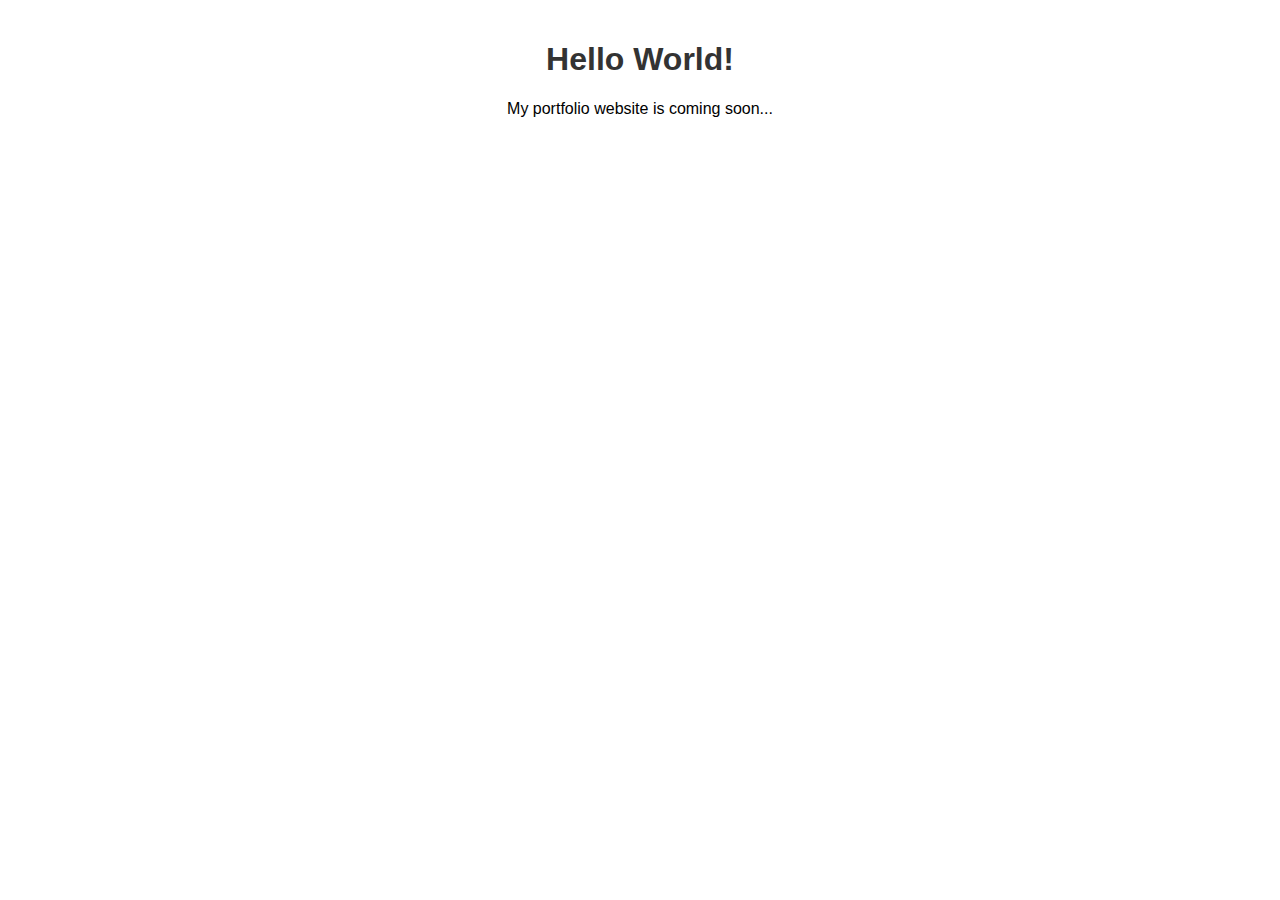
==== index.html @ a0a4be15 "website test1" ====
<!DOCTYPE html>
<html lang="en">
<head>
    <meta charset="UTF-8">
    <meta name="viewport" content="width=device-width, initial-scale=1.0">
    <title>Mark Zbarsky - Portfolio</title>
    <link rel="stylesheet" href="css/styles.css">
    <link rel="stylesheet" href="css/media-queries.css">
</head>
<body>
    <h1>Hello World!</h1>
    <p>My portfolio website is coming soon...</p>
    
    <script src="js/script.js"></script>
</body>
</html>
---- css/styles.css ----
body {
    font-family: Arial, sans-serif;
    margin: 0;
    padding: 20px;
    text-align: center;
}

h1 {
    color: #333;
}
---- css/media-queries.css ----
/* This handles responsive design for different screen sizes */
@media screen and (max-width: 768px) {
    body {
        padding: 10px;
    }
}
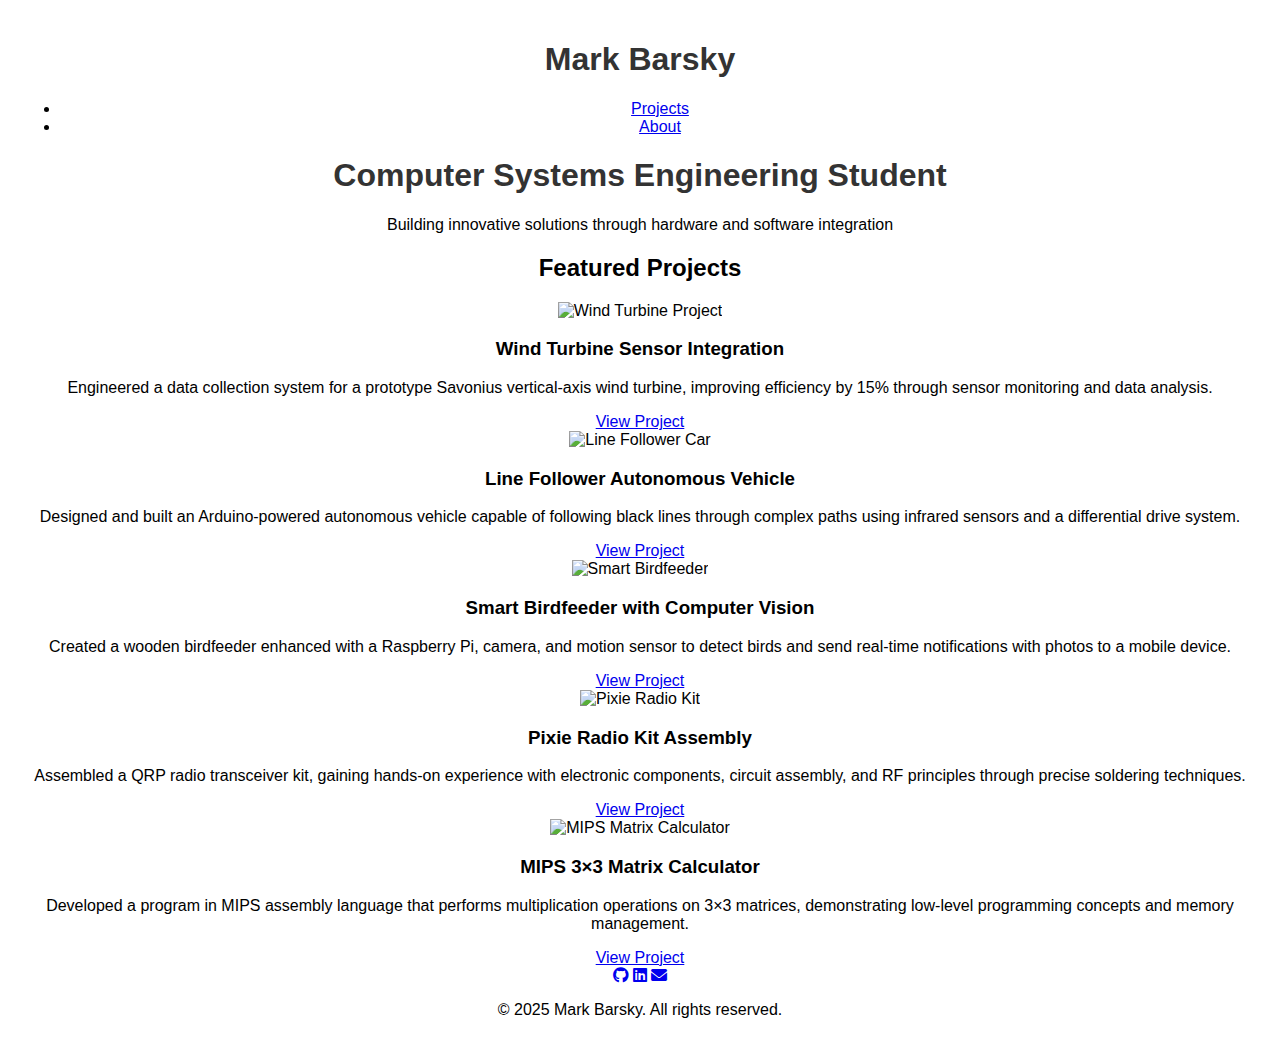
==== commit dcd8db9d: "Update index.html" ====
--- a/index.html
+++ b/index.html
@@ -3,14 +3,111 @@
 <head>
     <meta charset="UTF-8">
     <meta name="viewport" content="width=device-width, initial-scale=1.0">
-    <title>Mark Zbarsky - Portfolio</title>
+    <title>Mark Barsky | Portfolio</title>
     <link rel="stylesheet" href="css/styles.css">
     <link rel="stylesheet" href="css/media-queries.css">
+    <script src="js/script.js" defer></script>
+    <link rel="stylesheet" href="https://cdnjs.cloudflare.com/ajax/libs/font-awesome/6.0.0/css/all.min.css">
 </head>
 <body>
-    <h1>Hello World!</h1>
-    <p>My portfolio website is coming soon...</p>
-    
-    <script src="js/script.js"></script>
+    <header>
+        <div class="container">
+            <h1 class="logo">Mark Barsky</h1>
+            <nav>
+                <ul class="nav-links">
+                    <li><a href="index.html" class="active">Projects</a></li>
+                    <li><a href="about.html">About</a></li>
+                </ul>
+                <div class="hamburger">
+                    <div class="line"></div>
+                    <div class="line"></div>
+                    <div class="line"></div>
+                </div>
+            </nav>
+        </div>
+    </header>
+
+    <section class="hero">
+        <div class="container">
+            <h1>Computer Systems Engineering Student</h1>
+            <p>Building innovative solutions through hardware and software integration</p>
+        </div>
+    </section>
+
+    <main>
+        <section class="projects">
+            <div class="container">
+                <h2>Featured Projects</h2>
+                
+                <div class="project-card">
+                    <div class="project-image">
+                        <img src="images/wind_turbine_main.jpg" alt="Wind Turbine Project">
+                    </div>
+                    <div class="project-info">
+                        <h3>Wind Turbine Sensor Integration</h3>
+                        <p>Engineered a data collection system for a prototype Savonius vertical-axis wind turbine, improving efficiency by 15% through sensor monitoring and data analysis.</p>
+                        <a href="projects/wind-turbine.html" class="btn">View Project</a>
+                    </div>
+                </div>
+
+                <div class="project-card">
+                    <div class="project-image">
+                        <img src="images/line_follower_main.jpg" alt="Line Follower Car">
+                    </div>
+                    <div class="project-info">
+                        <h3>Line Follower Autonomous Vehicle</h3>
+                        <p>Designed and built an Arduino-powered autonomous vehicle capable of following black lines through complex paths using infrared sensors and a differential drive system.</p>
+                        <a href="projects/line-follower.html" class="btn">View Project</a>
+                    </div>
+                </div>
+
+                <div class="project-card">
+                    <div class="project-image">
+                        <img src="images/birdfeeder_main.jpg" alt="Smart Birdfeeder">
+                    </div>
+                    <div class="project-info">
+                        <h3>Smart Birdfeeder with Computer Vision</h3>
+                        <p>Created a wooden birdfeeder enhanced with a Raspberry Pi, camera, and motion sensor to detect birds and send real-time notifications with photos to a mobile device.</p>
+                        <a href="projects/smart-birdfeeder.html" class="btn">View Project</a>
+                    </div>
+                </div>
+
+                <div class="project-card">
+                    <div class="project-image">
+                        <img src="images/radio_kit_main.jpg" alt="Pixie Radio Kit">
+                    </div>
+                    <div class="project-info">
+                        <h3>Pixie Radio Kit Assembly</h3>
+                        <p>Assembled a QRP radio transceiver kit, gaining hands-on experience with electronic components, circuit assembly, and RF principles through precise soldering techniques.</p>
+                        <a href="projects/pixie-radio.html" class="btn">View Project</a>
+                    </div>
+                </div>
+
+                <div class="project-card">
+                    <div class="project-image">
+                        <img src="images/mips_calculator_main.jpg" alt="MIPS Matrix Calculator">
+                    </div>
+                    <div class="project-info">
+                        <h3>MIPS 3×3 Matrix Calculator</h3>
+                        <p>Developed a program in MIPS assembly language that performs multiplication operations on 3×3 matrices, demonstrating low-level programming concepts and memory management.</p>
+                        <a href="projects/mips-calculator.html" class="btn">View Project</a>
+                    </div>
+                </div>
+            </div>
+        </section>
+    </main>
+
+    <footer>
+        <div class="container">
+            <div class="footer-content">
+                <div class="social-links">
+                    <a href="https://github.com/yourusername" target="_blank"><i class="fab fa-github"></i></a>
+                    <a href="https://linkedin.com/in/yourusername" target="_blank"><i class="fab fa-linkedin"></i></a>
+                    <a href="mailto:your.email@example.com"><i class="fas fa-envelope"></i></a>
+                </div>
+                <p>&copy; 2025 Mark Barsky. All rights reserved.</p>
+            </div>
+        </div>
+    </footer>
 </body>
-</html>+</html>
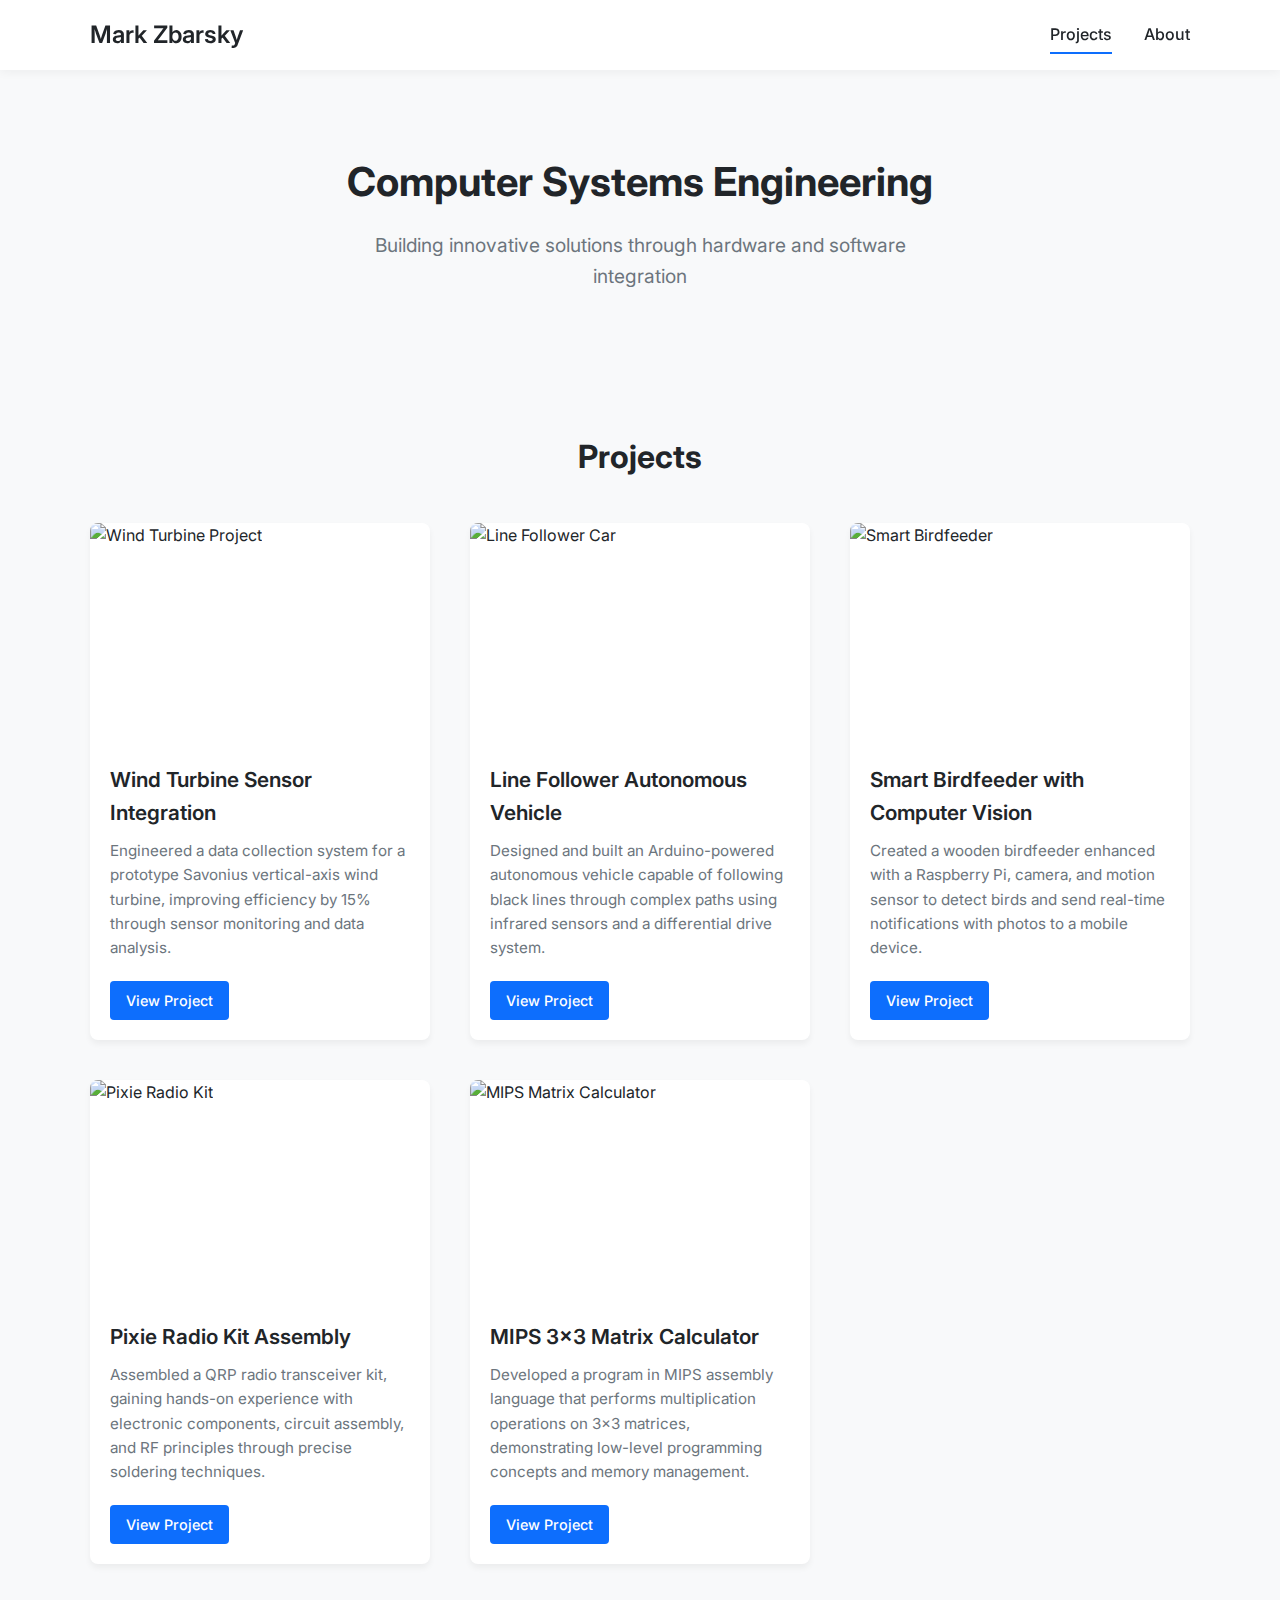
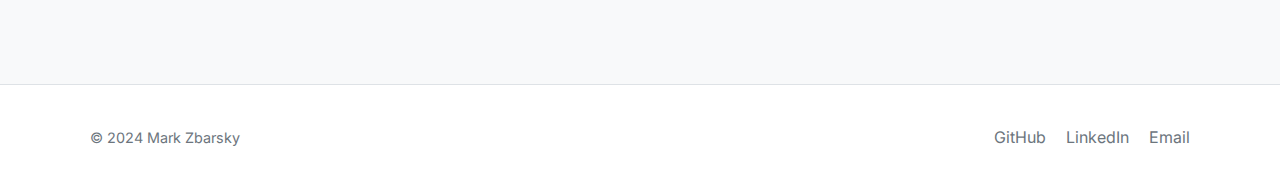
==== commit 6baa27b6: "update" ====
--- a/index.html
+++ b/index.html
@@ -3,94 +3,96 @@
 <head>
     <meta charset="UTF-8">
     <meta name="viewport" content="width=device-width, initial-scale=1.0">
-    <title>Mark Barsky | Portfolio</title>
+    <title>Mark Zbarsky | Portfolio</title>
     <link rel="stylesheet" href="css/styles.css">
     <link rel="stylesheet" href="css/media-queries.css">
+    <link rel="preconnect" href="https://fonts.googleapis.com">
+    <link rel="preconnect" href="https://fonts.gstatic.com" crossorigin>
+    <link href="https://fonts.googleapis.com/css2?family=Inter:wght@300;400;500;600;700&display=swap" rel="stylesheet">
     <script src="js/script.js" defer></script>
-    <link rel="stylesheet" href="https://cdnjs.cloudflare.com/ajax/libs/font-awesome/6.0.0/css/all.min.css">
 </head>
 <body>
-    <header>
+    <nav class="navbar">
         <div class="container">
-            <h1 class="logo">Mark Barsky</h1>
-            <nav>
-                <ul class="nav-links">
-                    <li><a href="index.html" class="active">Projects</a></li>
-                    <li><a href="about.html">About</a></li>
-                </ul>
-                <div class="hamburger">
-                    <div class="line"></div>
-                    <div class="line"></div>
-                    <div class="line"></div>
-                </div>
-            </nav>
+            <a href="index.html" class="logo">Mark Zbarsky</a>
+            <ul class="nav-links">
+                <li><a href="index.html" class="active">Projects</a></li>
+                <li><a href="about.html">About</a></li>
+            </ul>
+            <div class="hamburger">
+                <span></span>
+                <span></span>
+                <span></span>
+            </div>
+        </div>
+    </nav>
+
+    <header class="header">
+        <div class="container">
+            <h1>Computer Systems Engineering</h1>
+            <p>Building innovative solutions through hardware and software integration</p>
         </div>
     </header>
-
-    <section class="hero">
-        <div class="container">
-            <h1>Computer Systems Engineering Student</h1>
-            <p>Building innovative solutions through hardware and software integration</p>
-        </div>
-    </section>
 
     <main>
         <section class="projects">
             <div class="container">
-                <h2>Featured Projects</h2>
+                <h2>Projects</h2>
                 
-                <div class="project-card">
-                    <div class="project-image">
-                        <img src="images/wind_turbine_main.jpg" alt="Wind Turbine Project">
+                <div class="project-grid">
+                    <div class="project-card">
+                        <div class="project-image">
+                            <img src="images/wind_turbine_main.jpg" alt="Wind Turbine Project">
+                        </div>
+                        <div class="project-content">
+                            <h3>Wind Turbine Sensor Integration</h3>
+                            <p>Engineered a data collection system for a prototype Savonius vertical-axis wind turbine, improving efficiency by 15% through sensor monitoring and data analysis.</p>
+                            <a href="projects/wind-turbine.html" class="btn">View Project</a>
+                        </div>
                     </div>
-                    <div class="project-info">
-                        <h3>Wind Turbine Sensor Integration</h3>
-                        <p>Engineered a data collection system for a prototype Savonius vertical-axis wind turbine, improving efficiency by 15% through sensor monitoring and data analysis.</p>
-                        <a href="projects/wind-turbine.html" class="btn">View Project</a>
+
+                    <div class="project-card">
+                        <div class="project-image">
+                            <img src="images/line_follower_main.jpg" alt="Line Follower Car">
+                        </div>
+                        <div class="project-content">
+                            <h3>Line Follower Autonomous Vehicle</h3>
+                            <p>Designed and built an Arduino-powered autonomous vehicle capable of following black lines through complex paths using infrared sensors and a differential drive system.</p>
+                            <a href="projects/line-follower.html" class="btn">View Project</a>
+                        </div>
                     </div>
-                </div>
 
-                <div class="project-card">
-                    <div class="project-image">
-                        <img src="images/line_follower_main.jpg" alt="Line Follower Car">
+                    <div class="project-card">
+                        <div class="project-image">
+                            <img src="images/birdfeeder_main.jpg" alt="Smart Birdfeeder">
+                        </div>
+                        <div class="project-content">
+                            <h3>Smart Birdfeeder with Computer Vision</h3>
+                            <p>Created a wooden birdfeeder enhanced with a Raspberry Pi, camera, and motion sensor to detect birds and send real-time notifications with photos to a mobile device.</p>
+                            <a href="projects/smart-birdfeeder.html" class="btn">View Project</a>
+                        </div>
                     </div>
-                    <div class="project-info">
-                        <h3>Line Follower Autonomous Vehicle</h3>
-                        <p>Designed and built an Arduino-powered autonomous vehicle capable of following black lines through complex paths using infrared sensors and a differential drive system.</p>
-                        <a href="projects/line-follower.html" class="btn">View Project</a>
+
+                    <div class="project-card">
+                        <div class="project-image">
+                            <img src="images/radio_kit_main.jpg" alt="Pixie Radio Kit">
+                        </div>
+                        <div class="project-content">
+                            <h3>Pixie Radio Kit Assembly</h3>
+                            <p>Assembled a QRP radio transceiver kit, gaining hands-on experience with electronic components, circuit assembly, and RF principles through precise soldering techniques.</p>
+                            <a href="projects/pixie-radio.html" class="btn">View Project</a>
+                        </div>
                     </div>
-                </div>
 
-                <div class="project-card">
-                    <div class="project-image">
-                        <img src="images/birdfeeder_main.jpg" alt="Smart Birdfeeder">
-                    </div>
-                    <div class="project-info">
-                        <h3>Smart Birdfeeder with Computer Vision</h3>
-                        <p>Created a wooden birdfeeder enhanced with a Raspberry Pi, camera, and motion sensor to detect birds and send real-time notifications with photos to a mobile device.</p>
-                        <a href="projects/smart-birdfeeder.html" class="btn">View Project</a>
-                    </div>
-                </div>
-
-                <div class="project-card">
-                    <div class="project-image">
-                        <img src="images/radio_kit_main.jpg" alt="Pixie Radio Kit">
-                    </div>
-                    <div class="project-info">
-                        <h3>Pixie Radio Kit Assembly</h3>
-                        <p>Assembled a QRP radio transceiver kit, gaining hands-on experience with electronic components, circuit assembly, and RF principles through precise soldering techniques.</p>
-                        <a href="projects/pixie-radio.html" class="btn">View Project</a>
-                    </div>
-                </div>
-
-                <div class="project-card">
-                    <div class="project-image">
-                        <img src="images/mips_calculator_main.jpg" alt="MIPS Matrix Calculator">
-                    </div>
-                    <div class="project-info">
-                        <h3>MIPS 3×3 Matrix Calculator</h3>
-                        <p>Developed a program in MIPS assembly language that performs multiplication operations on 3×3 matrices, demonstrating low-level programming concepts and memory management.</p>
-                        <a href="projects/mips-calculator.html" class="btn">View Project</a>
+                    <div class="project-card">
+                        <div class="project-image">
+                            <img src="images/mips_calculator_main.jpg" alt="MIPS Matrix Calculator">
+                        </div>
+                        <div class="project-content">
+                            <h3>MIPS 3×3 Matrix Calculator</h3>
+                            <p>Developed a program in MIPS assembly language that performs multiplication operations on 3×3 matrices, demonstrating low-level programming concepts and memory management.</p>
+                            <a href="projects/mips-calculator.html" class="btn">View Project</a>
+                        </div>
                     </div>
                 </div>
             </div>
@@ -99,13 +101,11 @@
 
     <footer>
         <div class="container">
-            <div class="footer-content">
-                <div class="social-links">
-                    <a href="https://github.com/yourusername" target="_blank"><i class="fab fa-github"></i></a>
-                    <a href="https://linkedin.com/in/yourusername" target="_blank"><i class="fab fa-linkedin"></i></a>
-                    <a href="mailto:your.email@example.com"><i class="fas fa-envelope"></i></a>
-                </div>
-                <p>&copy; 2025 Mark Barsky. All rights reserved.</p>
+            <p>&copy; 2024 Mark Zbarsky</p>
+            <div class="social-links">
+                <a href="https://github.com/yourusername" target="_blank">GitHub</a>
+                <a href="https://linkedin.com/in/yourusername" target="_blank">LinkedIn</a>
+                <a href="mailto:your.email@example.com">Email</a>
             </div>
         </div>
     </footer>
--- a/css/styles.css
+++ b/css/styles.css
@@ -1,10 +1,493 @@
-body {
-    font-family: Arial, sans-serif;
+:root {
+    --background: #f8f9fa;
+    --text: #212529;
+    --primary: #0d6efd;
+    --secondary: #6c757d;
+    --light: #e9ecef;
+    --dark: #343a40;
+    --white: #ffffff;
+    --border: #dee2e6;
+  }
+  
+  * {
     margin: 0;
+    padding: 0;
+    box-sizing: border-box;
+  }
+  
+  body {
+    font-family: 'Inter', sans-serif;
+    line-height: 1.6;
+    color: var(--text);
+    background-color: var(--background);
+  }
+  
+  .container {
+    width: 100%;
+    max-width: 1140px;
+    margin: 0 auto;
+    padding: 0 20px;
+  }
+  
+  /* Navigation */
+  .navbar {
+    background-color: var(--white);
+    box-shadow: 0 2px 10px rgba(0, 0, 0, 0.05);
+    position: sticky;
+    top: 0;
+    z-index: 1000;
+  }
+  
+  .navbar .container {
+    display: flex;
+    justify-content: space-between;
+    align-items: center;
+    height: 70px;
+  }
+  
+  .logo {
+    font-size: 1.5rem;
+    font-weight: 600;
+    color: var(--text);
+    text-decoration: none;
+  }
+  
+  .nav-links {
+    display: flex;
+    list-style: none;
+  }
+  
+  .nav-links li {
+    margin-left: 2rem;
+  }
+  
+  .nav-links a {
+    color: var(--text);
+    text-decoration: none;
+    font-weight: 500;
+    padding-bottom: 5px;
+    position: relative;
+  }
+  
+  .nav-links a.active::after,
+  .nav-links a:hover::after {
+    content: '';
+    position: absolute;
+    bottom: -5px;
+    left: 0;
+    width: 100%;
+    height: 2px;
+    background-color: var(--primary);
+  }
+  
+  .hamburger {
+    display: none;
+    cursor: pointer;
+  }
+  
+  .hamburger span {
+    display: block;
+    width: 25px;
+    height: 3px;
+    background-color: var(--text);
+    margin: 5px 0;
+    transition: all 0.3s ease;
+  }
+  
+  /* Header */
+  .header {
+    padding: 80px 0;
+    text-align: center;
+  }
+  
+  .header h1 {
+    font-size: 2.5rem;
+    font-weight: 700;
+    margin-bottom: 1rem;
+    color: var(--text);
+  }
+  
+  .header p {
+    font-size: 1.2rem;
+    color: var(--secondary);
+    max-width: 600px;
+    margin: 0 auto;
+  }
+  
+  /* Project Header */
+  .project-header {
+    padding: 60px 0;
+    text-align: center;
+    background-color: var(--light);
+  }
+  
+  .project-header h1 {
+    font-size: 2.5rem;
+    font-weight: 700;
+    margin-bottom: 1rem;
+  }
+  
+  .project-meta {
+    color: var(--secondary);
+    font-size: 1.1rem;
+  }
+  
+  /* Projects Section */
+  .projects {
+    padding: 60px 0;
+  }
+  
+  .projects h2 {
+    text-align: center;
+    margin-bottom: 40px;
+    font-size: 2rem;
+    font-weight: 700;
+  }
+  
+  .project-grid {
+    display: grid;
+    grid-template-columns: repeat(auto-fill, minmax(340px, 1fr));
+    gap: 40px;
+  }
+  
+  .project-card {
+    background-color: var(--white);
+    border-radius: 8px;
+    overflow: hidden;
+    box-shadow: 0 4px 6px rgba(0, 0, 0, 0.05);
+    transition: transform 0.3s ease, box-shadow 0.3s ease;
+  }
+  
+  .project-card:hover {
+    transform: translateY(-5px);
+    box-shadow: 0 10px 20px rgba(0, 0, 0, 0.1);
+  }
+  
+  .project-image {
+    height: 220px;
+    overflow: hidden;
+  }
+  
+  .project-image img {
+    width: 100%;
+    height: 100%;
+    object-fit: cover;
+    transition: transform 0.5s ease;
+  }
+  
+  .project-card:hover .project-image img {
+    transform: scale(1.05);
+  }
+  
+  .project-content {
     padding: 20px;
-    text-align: center;
-}
-
-h1 {
-    color: #333;
-}+  }
+  
+  .project-content h3 {
+    font-size: 1.3rem;
+    margin-bottom: 10px;
+    font-weight: 600;
+  }
+  
+  .project-content p {
+    color: var(--secondary);
+    margin-bottom: 20px;
+    font-size: 0.95rem;
+  }
+  
+  .btn {
+    display: inline-block;
+    background-color: var(--primary);
+    color: var(--white);
+    padding: 8px 16px;
+    border-radius: 4px;
+    text-decoration: none;
+    font-weight: 500;
+    font-size: 0.9rem;
+    transition: background-color 0.3s ease;
+  }
+  
+  .btn:hover {
+    background-color: #0b5ed7;
+  }
+  
+  /* About Section */
+  .about {
+    padding: 60px 0;
+  }
+  
+  .about-content {
+    display: flex;
+    gap: 40px;
+    margin-bottom: 60px;
+  }
+  
+  .about-image {
+    flex: 1;
+  }
+  
+  .about-image img {
+    width: 100%;
+    border-radius: 8px;
+    box-shadow: 0 4px 6px rgba(0, 0, 0, 0.05);
+  }
+  
+  .about-text {
+    flex: 2;
+  }
+  
+  .about-text p {
+    margin-bottom: 20px;
+    font-size: 1.05rem;
+  }
+  
+  /* Resume */
+  .resume {
+    background-color: var(--white);
+    padding: 40px;
+    border-radius: 8px;
+    box-shadow: 0 4px 6px rgba(0, 0, 0, 0.05);
+  }
+  
+  .resume h2 {
+    margin-bottom: 30px;
+    font-size: 1.8rem;
+    font-weight: 700;
+  }
+  
+  .resume-section {
+    margin-bottom: 40px;
+  }
+  
+  .resume-section h3 {
+    font-size: 1.4rem;
+    margin-bottom: 20px;
+    font-weight: 600;
+    color: var(--primary);
+  }
+  
+  .resume-item {
+    margin-bottom: 25px;
+    padding-left: 20px;
+    border-left: 3px solid var(--light);
+  }
+  
+  .resume-item h4 {
+    font-size: 1.2rem;
+    margin-bottom: 5px;
+    font-weight: 600;
+  }
+  
+  .subtitle {
+    color: var(--secondary);
+    font-weight: 500;
+    margin-bottom: 5px;
+  }
+  
+  .date {
+    color: var(--primary);
+    font-size: 0.9rem;
+    margin-bottom: 10px;
+  }
+  
+  .resume-item ul {
+    padding-left: 20px;
+    margin-top: 10px;
+  }
+  
+  .resume-item li {
+    margin-bottom: 5px;
+  }
+  
+  .skills-grid {
+    display: grid;
+    grid-template-columns: repeat(auto-fill, minmax(200px, 1fr));
+    gap: 30px;
+  }
+  
+  .skill-category h4 {
+    margin-bottom: 15px;
+    font-size: 1.1rem;
+    font-weight: 600;
+  }
+  
+  .skill-category ul {
+    list-style: none;
+  }
+  
+  .skill-category li {
+    margin-bottom: 8px;
+    padding-left: 15px;
+    position: relative;
+  }
+  
+  .skill-category li::before {
+    content: "•";
+    color: var(--primary);
+    position: absolute;
+    left: 0;
+  }
+  
+  /* Project Details */
+  .project-details {
+    padding: 60px 0;
+  }
+  
+  .project-hero {
+    margin-bottom: 40px;
+  }
+  
+  .project-hero img {
+    width: 100%;
+    border-radius: 8px;
+    box-shadow: 0 4px 6px rgba(0, 0, 0, 0.05);
+  }
+  
+  .project-description {
+    background-color: var(--white);
+    padding: 40px;
+    border-radius: 8px;
+    box-shadow: 0 4px 6px rgba(0, 0, 0, 0.05);
+  }
+  
+  .project-description h2 {
+    font-size: 1.8rem;
+    margin: 30px 0 20px;
+    font-weight: 700;
+  }
+  
+  .project-description h2:first-child {
+    margin-top: 0;
+  }
+  
+  .project-description p {
+    margin-bottom: 20px;
+    font-size: 1.05rem;
+  }
+  
+  .project-gallery {
+    display: grid;
+    grid-template-columns: repeat(auto-fill, minmax(250px, 1fr));
+    gap: 20px;
+    margin: 30px 0;
+  }
+  
+  .gallery-item {
+    background-color: var(--light);
+    border-radius: 8px;
+    overflow: hidden;
+  }
+  
+  .gallery-item img {
+    width: 100%;
+    height: 180px;
+    object-fit: cover;
+  }
+  
+  .gallery-item p {
+    padding: 10px;
+    margin-bottom: 0;
+    font-size: 0.9rem;
+    color: var(--secondary);
+  }
+  
+  .process {
+    margin: 30px 0;
+  }
+  
+  .process-step {
+    margin-bottom: 30px;
+    padding-left: 20px;
+    border-left: 3px solid var(--light);
+  }
+  
+  .process-step h3 {
+    font-size: 1.3rem;
+    margin-bottom: 10px;
+    font-weight: 600;
+    color: var(--primary);
+  }
+  
+  .tech-stack {
+    display: flex;
+    flex-wrap: wrap;
+    gap: 10px;
+    margin: 20px 0 30px;
+  }
+  
+  .tech-stack span {
+    background-color: var(--light);
+    padding: 8px 12px;
+    border-radius: 4px;
+    font-size: 0.9rem;
+    font-weight: 500;
+  }
+  
+  .challenges {
+    margin: 30px 0;
+  }
+  
+  .challenge {
+    background-color: var(--light);
+    padding: 20px;
+    border-radius: 8px;
+    margin-bottom: 20px;
+  }
+  
+  .challenge h3 {
+    font-size: 1.2rem;
+    margin-bottom: 10px;
+    font-weight: 600;
+  }
+  
+  .project-navigation {
+    margin-top: 40px;
+    display: flex;
+    justify-content: center;
+  }
+  
+  .back-btn {
+    display: inline-flex;
+    align-items: center;
+    gap: 8px;
+  }
+  
+  .back-btn::before {
+    content: "←";
+    font-size: 1.1rem;
+  }
+  
+  /* Footer */
+  footer {
+    background-color: var(--white);
+    padding: 40px 0;
+    margin-top: 60px;
+    border-top: 1px solid var(--border);
+  }
+  
+  footer .container {
+    display: flex;
+    justify-content: space-between;
+    align-items: center;
+  }
+  
+  footer p {
+    color: var(--secondary);
+    font-size: 0.9rem;
+  }
+  
+  .social-links {
+    display: flex;
+    gap: 20px;
+  }
+  
+  .social-links a {
+    color: var(--secondary);
+    text-decoration: none;
+    transition: color 0.3s ease;
+  }
+  
+  .social-links a:hover {
+    color: var(--primary);
+  }
+  --- a/css/media-queries.css
+++ b/css/media-queries.css
@@ -1,6 +1,122 @@
-/* This handles responsive design for different screen sizes */
-@media screen and (max-width: 768px) {
-    body {
-        padding: 10px;
+@media (max-width: 992px) {
+    .about-content {
+      flex-direction: column;
     }
-}+    
+    .about-image {
+      margin-bottom: 30px;
+    }
+    
+    .project-description {
+      padding: 30px;
+    }
+  }
+  
+  @media (max-width: 768px) {
+    .navbar .container {
+      height: 60px;
+    }
+    
+    .nav-links {
+      position: fixed;
+      top: 60px;
+      left: 0;
+      right: 0;
+      background-color: var(--white);
+      flex-direction: column;
+      align-items: center;
+      padding: 20px 0;
+      box-shadow: 0 5px 10px rgba(0, 0, 0, 0.1);
+      transform: translateY(-100%);
+      opacity: 0;
+      pointer-events: none;
+      transition: all 0.3s ease;
+    }
+    
+    .nav-links.active {
+      transform: translateY(0);
+      opacity: 1;
+      pointer-events: all;
+    }
+    
+    .nav-links li {
+      margin: 15px 0;
+    }
+    
+    .hamburger {
+      display: block;
+    }
+    
+    .hamburger.active span:nth-child(1) {
+      transform: rotate(45deg) translate(5px, 5px);
+    }
+    
+    .hamburger.active span:nth-child(2) {
+      opacity: 0;
+    }
+    
+    .hamburger.active span:nth-child(3) {
+      transform: rotate(-45deg) translate(7px, -6px);
+    }
+    
+    .header {
+      padding: 60px 0;
+    }
+    
+    .header h1 {
+      font-size: 2rem;
+    }
+    
+    .project-grid {
+      grid-template-columns: 1fr;
+    }
+    
+    .project-gallery {
+      grid-template-columns: 1fr;
+    }
+    
+    .skills-grid {
+      grid-template-columns: 1fr 1fr;
+    }
+    
+    footer .container {
+      flex-direction: column;
+      gap: 20px;
+    }
+  }
+  
+  @media (max-width: 480px) {
+    .header h1 {
+      font-size: 1.8rem;
+    }
+    
+    .header p {
+      font-size: 1rem;
+    }
+    
+    .project-description {
+      padding: 20px;
+    }
+    
+    .project-description h2 {
+      font-size: 1.5rem;
+    }
+    
+    .skills-grid {
+      grid-template-columns: 1fr;
+    }
+    
+    .resume {
+      padding: 25px;
+    }
+    
+    .tech-stack {
+      gap: 8px;
+    }
+    
+    .tech-stack span {
+      font-size: 0.8rem;
+      padding: 6px 10px;
+    }
+  }
+  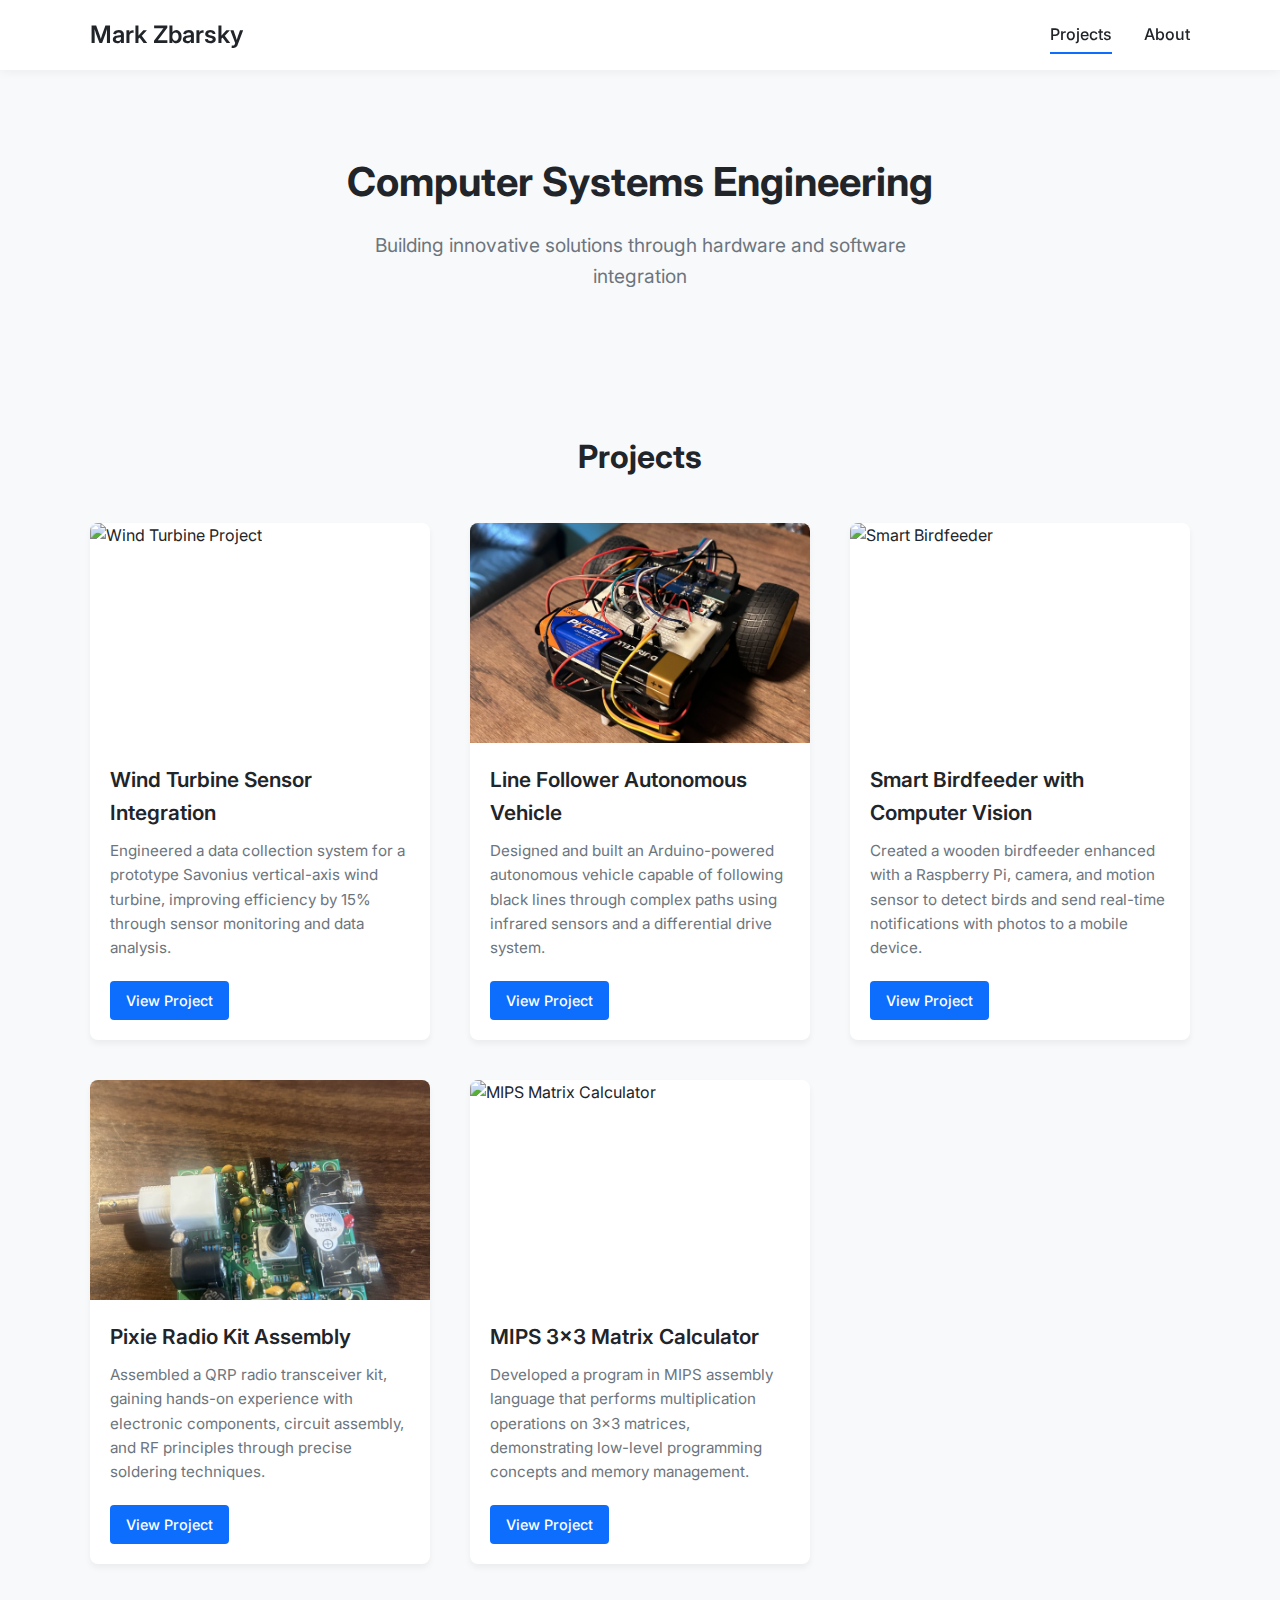
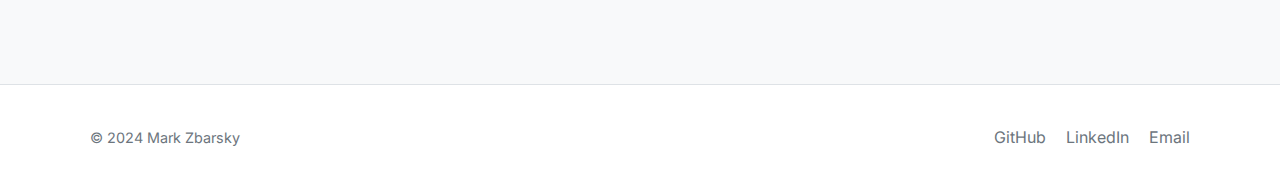
==== commit 814629bc: "matrix_multiplier" ====
--- a/index.html
+++ b/index.html
@@ -53,7 +53,7 @@
 
                     <div class="project-card">
                         <div class="project-image">
-                            <img src="images/line_follower_main.jpg" alt="Line Follower Car">
+                            <img src="images/far_out_line_follower.jpg" alt="Line Follower Car">
                         </div>
                         <div class="project-content">
                             <h3>Line Follower Autonomous Vehicle</h3>
@@ -75,7 +75,7 @@
 
                     <div class="project-card">
                         <div class="project-image">
-                            <img src="images/radio_kit_main.jpg" alt="Pixie Radio Kit">
+                            <img src="images/radio_top.jpg" alt="Pixie Radio Kit">
                         </div>
                         <div class="project-content">
                             <h3>Pixie Radio Kit Assembly</h3>
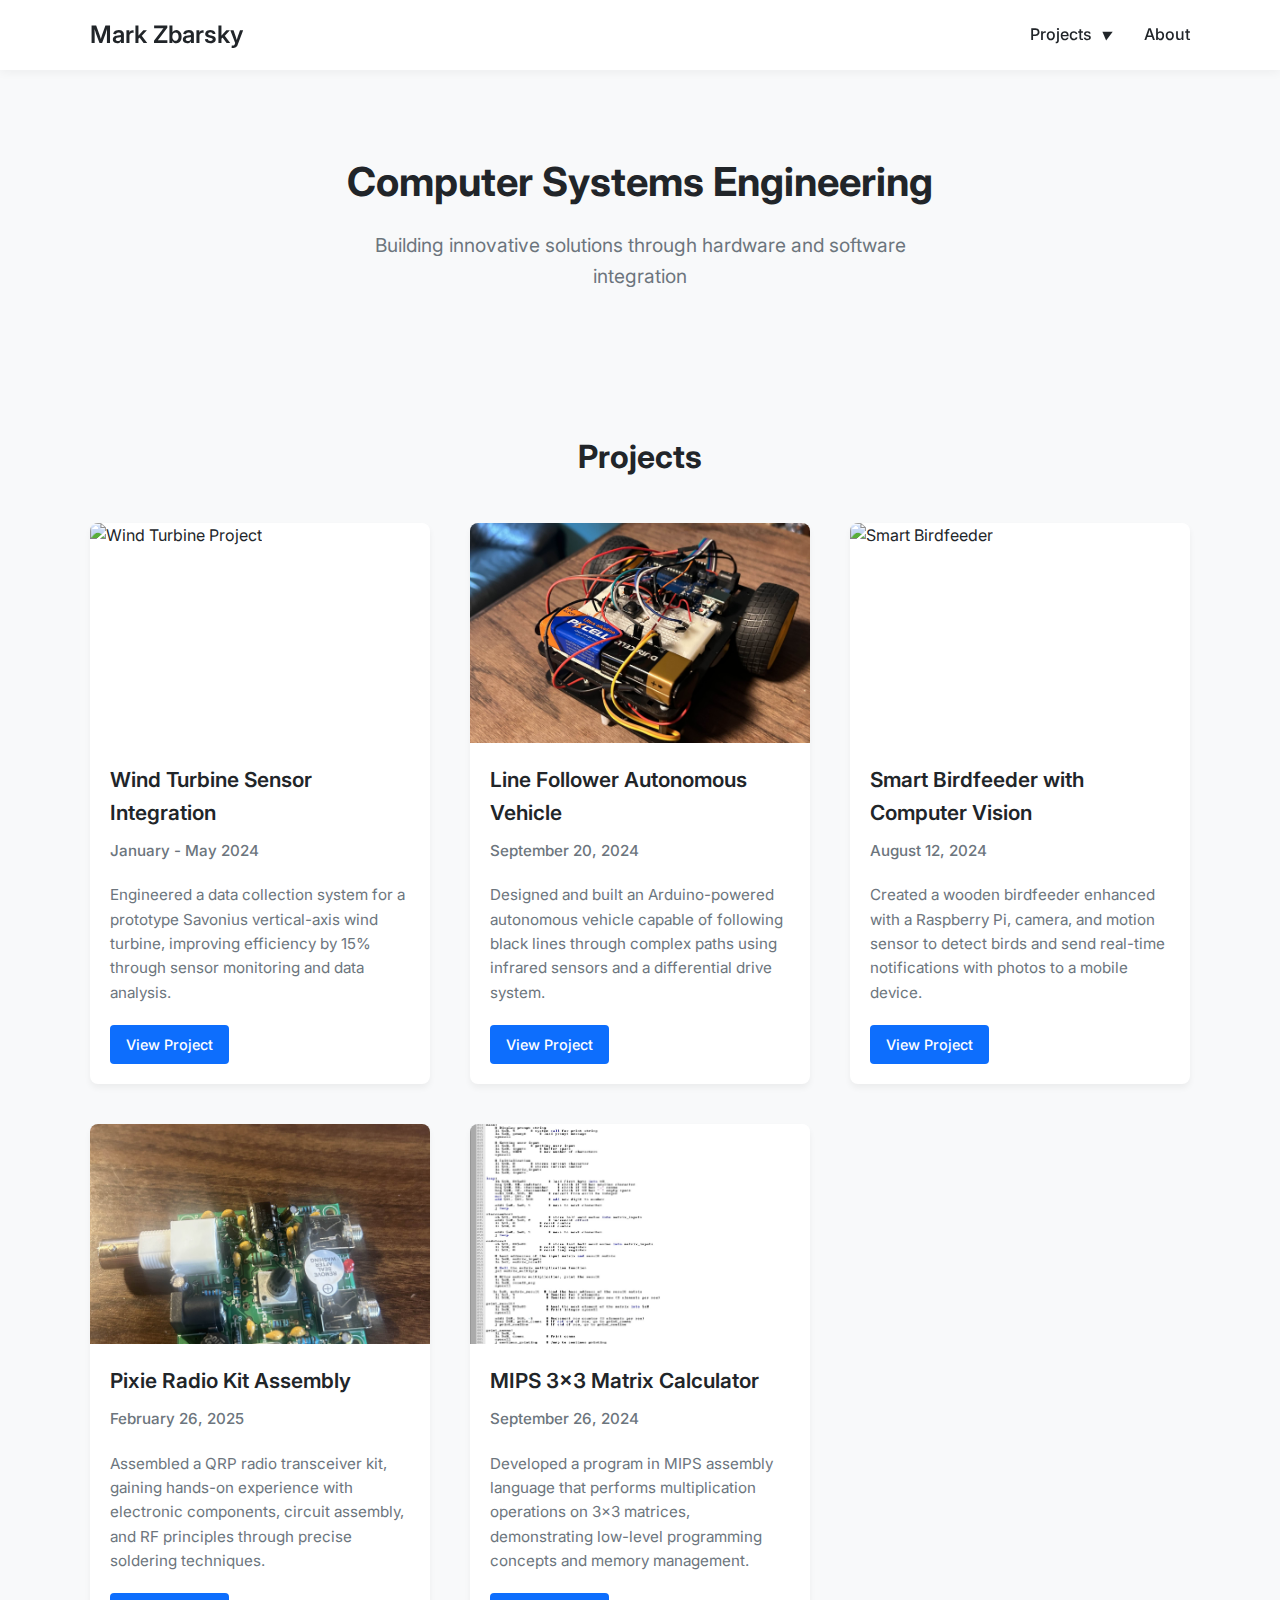
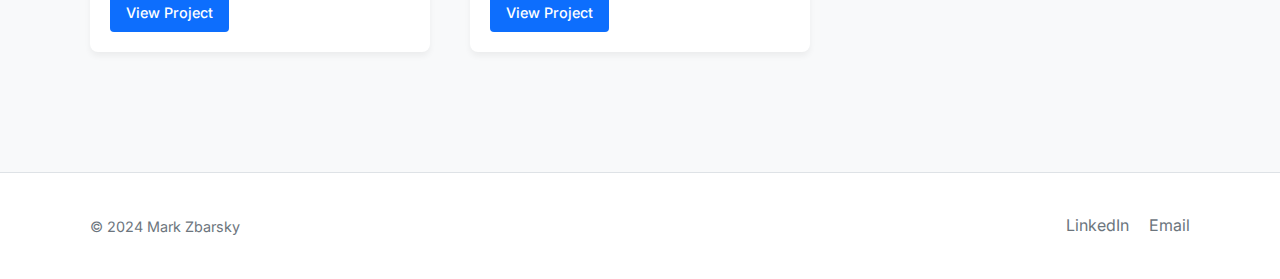
==== commit b3b039a4: "navbar" ====
--- a/index.html
+++ b/index.html
@@ -16,7 +16,16 @@
         <div class="container">
             <a href="index.html" class="logo">Mark Zbarsky</a>
             <ul class="nav-links">
-                <li><a href="index.html" class="active">Projects</a></li>
+                <li class="dropdown">
+                    <a href="javascript:void(0)" class="dropbtn">Projects <i class="dropdown-arrow">▼</i></a>
+                    <div class="dropdown-content">
+                        <a href="projects/wind-turbine.html">Wind Turbine</a>
+                        <a href="projects/line-follower.html">Line Follower</a>
+                        <a href="projects/smart-birdfeeder.html">Smart Birdfeeder</a>
+                        <a href="projects/pixie-radio.html">Pixie Radio</a>
+                        <a href="projects/mips-calculator.html">MIPS Calculator</a>
+                    </div>
+                </li>
                 <li><a href="about.html">About</a></li>
             </ul>
             <div class="hamburger">
@@ -26,6 +35,7 @@
             </div>
         </div>
     </nav>
+    
 
     <header class="header">
         <div class="container">
@@ -46,6 +56,7 @@
                         </div>
                         <div class="project-content">
                             <h3>Wind Turbine Sensor Integration</h3>
+                            <p class="project-date">January - May 2024</p>
                             <p>Engineered a data collection system for a prototype Savonius vertical-axis wind turbine, improving efficiency by 15% through sensor monitoring and data analysis.</p>
                             <a href="projects/wind-turbine.html" class="btn">View Project</a>
                         </div>
@@ -57,6 +68,7 @@
                         </div>
                         <div class="project-content">
                             <h3>Line Follower Autonomous Vehicle</h3>
+                            <p class="project-date">September 20, 2024</p>
                             <p>Designed and built an Arduino-powered autonomous vehicle capable of following black lines through complex paths using infrared sensors and a differential drive system.</p>
                             <a href="projects/line-follower.html" class="btn">View Project</a>
                         </div>
@@ -68,6 +80,7 @@
                         </div>
                         <div class="project-content">
                             <h3>Smart Birdfeeder with Computer Vision</h3>
+                            <p class="project-date">August 12, 2024</p>
                             <p>Created a wooden birdfeeder enhanced with a Raspberry Pi, camera, and motion sensor to detect birds and send real-time notifications with photos to a mobile device.</p>
                             <a href="projects/smart-birdfeeder.html" class="btn">View Project</a>
                         </div>
@@ -79,6 +92,7 @@
                         </div>
                         <div class="project-content">
                             <h3>Pixie Radio Kit Assembly</h3>
+                            <p class="project-date">February 26, 2025</p>
                             <p>Assembled a QRP radio transceiver kit, gaining hands-on experience with electronic components, circuit assembly, and RF principles through precise soldering techniques.</p>
                             <a href="projects/pixie-radio.html" class="btn">View Project</a>
                         </div>
@@ -90,6 +104,7 @@
                         </div>
                         <div class="project-content">
                             <h3>MIPS 3×3 Matrix Calculator</h3>
+                            <p class="project-date">September 26, 2024</p>
                             <p>Developed a program in MIPS assembly language that performs multiplication operations on 3×3 matrices, demonstrating low-level programming concepts and memory management.</p>
                             <a href="projects/mips-calculator.html" class="btn">View Project</a>
                         </div>
@@ -103,9 +118,8 @@
         <div class="container">
             <p>&copy; 2024 Mark Zbarsky</p>
             <div class="social-links">
-                <a href="https://github.com/yourusername" target="_blank">GitHub</a>
-                <a href="https://linkedin.com/in/yourusername" target="_blank">LinkedIn</a>
-                <a href="mailto:your.email@example.com">Email</a>
+                <a href="linkedin.com/in/mark-zbarsky-139697265/" target="_blank">LinkedIn</a>
+                <a href="mailto:markzb1483@gmail.com">Email</a>
             </div>
         </div>
     </footer>
--- a/css/styles.css
+++ b/css/styles.css
@@ -490,4 +490,88 @@
   .social-links a:hover {
     color: var(--primary);
   }
+/* Project date styling */
+.project-date {
+    color: var(--primary);
+    font-size: 0.9rem;
+    margin-bottom: 10px;
+    font-weight: 500;
+}
+/* Dropdown styles */
+.dropdown {
+    position: relative;
+    display: inline-block;
+}
+
+.dropdown-arrow {
+    font-size: 0.7rem;
+    margin-left: 5px;
+    transition: transform 0.3s ease;
+}
+
+.dropdown:hover .dropdown-arrow {
+    transform: rotate(180deg);
+}
+
+.dropdown-content {
+    display: none;
+    position: absolute;
+    background-color: var(--white);
+    min-width: 180px;
+    box-shadow: 0 8px 16px rgba(0,0,0,0.1);
+    z-index: 1;
+    border-radius: 4px;
+    overflow: hidden;
+    top: 100%;
+    left: 0;
+    margin-top: 10px;
+}
+
+.dropdown-content a {
+    color: var(--text) !important;
+    padding: 12px 16px;
+    text-decoration: none;
+    display: block;
+    font-weight: 400 !important;
+    transition: background-color 0.3s;
+}
+
+.dropdown-content a:hover {
+    background-color: var(--light);
+}
+
+.dropdown:hover .dropdown-content {
+    display: block;
+}
+
+.dropdown:hover .dropbtn {
+    color: var(--primary);
+}
+
+.dropdown .dropbtn::after {
+    display: none;
+}
+
+.dropdown-content a::after {
+    display: none !important;
+}
+
+/* Adjust for mobile */
+@media (max-width: 768px) {
+    .dropdown-content {
+        position: static;
+        box-shadow: none;
+        margin-top: 0;
+        background-color: rgba(0,0,0,0.05);
+        display: none;
+    }
+    
+    .dropdown.active .dropdown-content {
+        display: block;
+    }
+    
+    .dropdown-content a {
+        padding-left: 30px;
+    }
+}
   